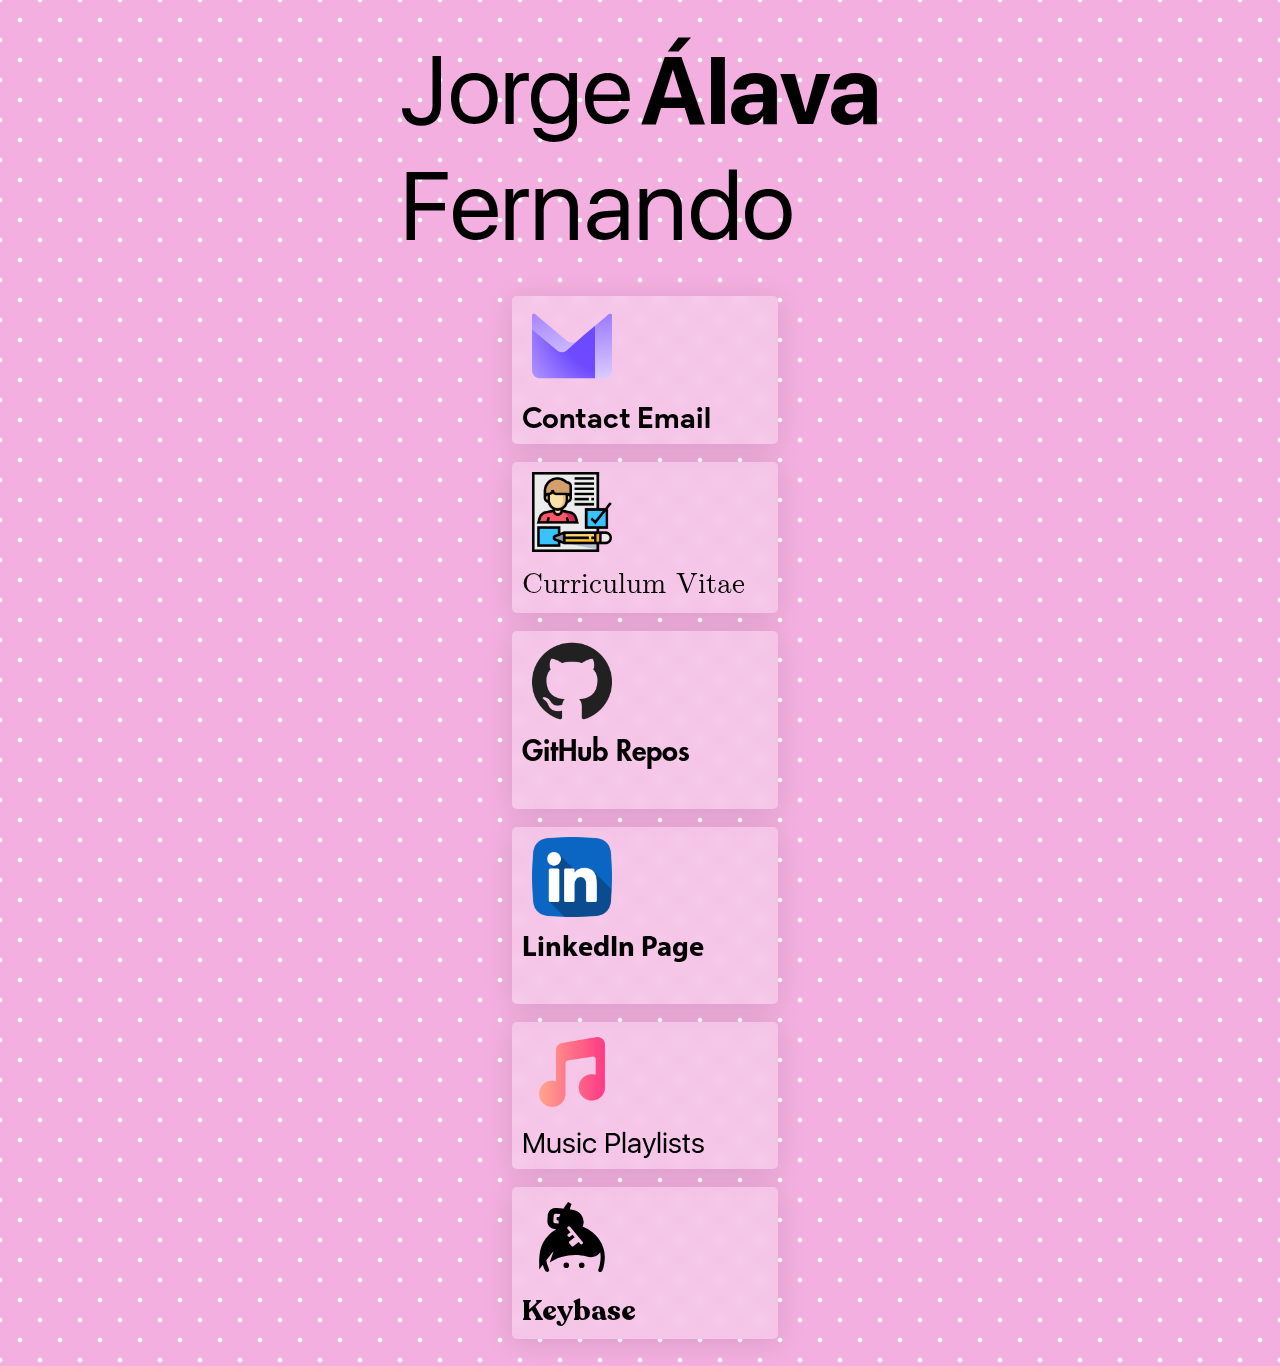
==== index.html @ a3c1cff6 "v0.2b" ====
<!DOCTYPE html>
<head>
    <!-- ~~~~ Meta ~~~~ -->
    <meta charset="utf-8">
    <meta name="color-scheme" content="light, dark">
    <meta name="viewport" content="width=device-width, initial-scale=1.0">
    <meta property="og:title" content="Link Hub - Jorge Fernando Álava" />
    <meta property="og:description" content="Jorge Fernando's Link hub" />
    <meta property="og:image" content="static/pfp/pfp1.jpg" />
    <meta property="og:url" content="https://jfalava.eu/" />
    <!-- Root -->
    <link rel="stylesheet" href="styles/root/fonts.css">
    <link rel="stylesheet" href="styles/root/typography.css">    
    <link rel="stylesheet" href="styles/root/polkadot.css">       
    <!-- Root -->
    <link rel="stylesheet" href="styles/animations/fade-in.css">
    <!-- Details -->
    <link rel="stylesheet" href="styles/details/cursor.css">
    <link rel="stylesheet" href="styles/details/images.css">
    <link rel="stylesheet" href="styles/details/gototop.css">   
    <link rel="stylesheet" href="styles/details/scale.css">   
    <!-- Box and Containers -->
    <link rel="stylesheet" href="styles/box/glassmorphism.css">
    <link rel="stylesheet" href="styles/box/decoration.css">
    <link rel="stylesheet" href="styles/box/padding.css">
    <link rel="stylesheet" href="styles/box/limits.css">   
    <link rel="stylesheet" href="styles/box/captcha.css">   
    <!-- Text -->
    <link rel="stylesheet" href="styles/nav-menu/ext-links.css">
    <link rel="stylesheet" href="styles/nav-menu/buttons-menu.css">   
    <!-- Positions -->
    <link rel="stylesheet" href="styles/pos/absolute-pos.css">
    <link rel="stylesheet" href="styles/pos/align.css">
    <link rel="stylesheet" href="styles/pos/x-margin.css">
    <link rel="stylesheet" href="styles/pos/y-margin.css">
    <!-- Text -->
    <link rel="stylesheet" href="styles/texts/fontsize.css">
    <link rel="stylesheet" href="styles/texts/fontcolor.css">
    <link rel="stylesheet" href="styles/texts/textdecoration.css">
    <title>Link Hub - Jorge Fernando Álava</title>
</head>
<body class="">
    <header>
    <!-- Big Name -->
    <div class="margin-top-10vh user-select-none cursor-default textalign-center">
            <div class="display-inlineblock transform-2x"> <!-- Name -->
                <div>
                    <span class="black-text sanfrancisco-regular fs-3em">Jorge</span>&nbsp;<span class="black-text sanfrancisco-bold fs-3em">Álava</span>
                </div>
                <div class="textalign-left">
                    <span class="black-text sanfrancisco-regular fs-3em">Fernando</span>
                </div>
            </div>
    </div>
    </header>
    <!-- Buttons -->
    <div class="margin-top-10vh margin-left-24dot7 margin-bottom-3vh" id="buttons-container">
        <!-- Row 1-->
        <div class="textalign-left margin-bottom-2vh">
            <div id="email-button" class="buttons-flex display-inlineblock main-menu-button glassbox-25 cursor-pointer borderradius-8px" onclick="toggleAuthorDetails()">
                <div class="display-inlineblock">
                    <img src="static/icons/protonmail.svg" class="buttons-main-icon">
                </div>
                <div class="textalign-center display-inlineblock verticalalign-35px">
                    <span class="productsans-bold fs-2dot5em black-text">Contact Email</span>
                </div>
            </div>
            <div id="cv-button" class="buttons-flex display-inlineblock main-menu-button glassbox-25 cursor-pointer borderradius-8px">
                <div class="display-inlineblock">
                    <img src="static/icons/curriculum.png" class="buttons-main-icon" title="Curriculum by Eucalyp - Flaticon.com">
                </div>
                <div class="textalign-center display-inlineblock verticalalign-35px">
                    <span class="latex-regular fs-2dot5em black-text">Curriculum Vitae</span>
                </div>
            </div>
        </div>
        <!-- Row 2 -->
        <div class="textalign-left margin-bottom-2vh">
            <div id="github-button" class="buttons-flex display-inlineblock main-menu-button glassbox-25 cursor-pointer borderradius-8px">
                <div class="display-inlineblock">
                    <img src="static/icons/github.png" class="img-inverter buttons-main-icon" title="GitHub by Pixel perfect - Flaticon.com">
                </div>
                <div class="textalign-center display-inlineblock">
                    <span class="futura-bold fs-2dot5em verticalalign-35px black-text">GitHub Repos</span>
                </div>
            </div>
            <div id="linkedin-button" class="buttons-flex display-inlineblock main-menu-button glassbox-25 cursor-pointer borderradius-8px">
                <div class="display-inlineblock">
                    <img src="static/icons/linkedin.png" class="buttons-main-icon" title="Linkedin by Rakib Hassan Rahim - Flaticon.com">
                </div>
                <div class="textalign-center display-inlineblock">
                    <span class="myriad-pro-bold fs-2dot5em verticalalign-35px black-text">LinkedIn Page</span>
                </div>
            </div>
        </div>
        <!-- Row 3 -->
        <div class="textalign-left">
            <div id="am-button" class="buttons-flex display-inlineblock main-menu-button glassbox-25 cursor-pointer borderradius-8px">
                <div class="display-inlineblock">
                    <img src="static/icons/am.png" class="buttons-main-icon" title="Music by Mayor Icons - Flaticon.com">
                </div>
                <div class="textalign-center display-inlineblock verticalalign-35px">
                    <span class="sanfrancisco-regular fs-2dot5em black-text">Music Playlists</span>
                </div>
            </div>
            <div id="keybase-button" class="buttons-flex display-inlineblock main-menu-button glassbox-25 cursor-pointer borderradius-8px">
                <div class="display-inlineblock">
                    <img src="static/icons/keybase.svg" class="img-inverter buttons-main-icon" title="Linkedin by Rakib Hassan Rahim - Flaticon.com">
                </div>
                <div class="textalign-center display-inlineblock verticalalign-35px">
                    <span class="keybase-serif fs-2dot5em black-text">Keybase</span>
                </div>
            </div>
        </div>
    </div>
     <!-- Email -->
     <div class="textalign-center fade-in-animation margin-top-10vh" id="email-container" style="display: none;"><!-- Email Container -->
       <!-- ~~~~ Captcha Widget ~~~~ -->
       <div class="captcha-widget glassbox-10-blur margin-left-22dot5percent margin-right-22dot5percent padding-20px borderradius-8px textalign-center" id="turnstile-container">
        <span class="fs-3em-special sanfrancisco-bold">Verifying your browser, please hold...</span>
        <br><br>
        <div id="turnstile-widget" class="turnstile-widget"></div>
        <br>
    </div>       
        <div class="captcha-box glassbox-10-blur margin-left-22dot5percent margin-right-22dot5percent padding-20px borderradius-8px" id="general-email" style="display: none;">
            <a id="email-content" href="mailto:contact@mail.jfalava.eu">
                <span class="latex-regular fs-3em-special">contact@mail.jfalava.eu</span>   
            </a>
            <img id="emailImage" src="static/icons/copy.png" width="20" height="20" class="cursor-pointer img-inverter" title="Click to Copy" style="vertical-align: 8px;">
        </div>
        <div class="cursor-pointer margin-top-1vh" id="email-back-button">
            <img src="static/icons/back.png" class="buttons-main-icon back-icon" title="Back by Pixel perfect - Flaticon.com">
        </div>
     </div>
    <footer></footer>
    </body>
    <!-- Scripts -->
    <script src="static/scripts/polkadot.js"></script>
    <script src="static/scripts/turnstile/turnstile-contactinfo.js"></script>
    <script src="static/scripts/interactions/copy-email-string.js"></script>
    <script src="static/scripts/interactions/button-links.js"></script>
    <script src="static/scripts/interactions/email-buttons.js"></script>       
    <script src="https://challenges.cloudflare.com/turnstile/v0/api.js?onload=onloadTurnstileCallback" async defer></script>
</html>
---- styles/root/fonts.css ----
@font-face {
    font-family: 'sanfrancisco-regular';
    src: url('../../static/fonts/sanfrancisco-regular.otf') format('opentype'),
    url('https://s3.jfalava.eu/static/fonts/sanfrancisco-regular.otf') format('opentype');
  }
  @font-face {
    font-family: 'sanfrancisco-rounded';
    src: url('../../static/fonts/sanfrancisco-rounded.ttf') format('truetype'),
    url('https://s3.jfalava.eu/static/fonts/sanfrancisco-rounded.ttf') format('truetype');
  }
  @font-face {
    font-family: 'sanfrancisco-bold';
    src: url('../../static/fonts/sanfrancisco-bold.ttf') format('truetype'),
    url('https://s3.jfalava.eu/static/fonts/sanfrancisco-bold.ttf') format('truetype');
  }
  @font-face {
    font-family: 'sanfrancisco-light';
    src: url('../../static/fonts/sanfrancisco-light.otf') format('opentype'),
    url('https://s3.jfalava.eu/static/fonts/sanfrancisco-light.otf') format('opentype');
  }
  @font-face {
    font-family: 'productsans-light';
    src: url('../../static/fonts/productsanslight.ttf') format('truetype'),
    url('https://s3.jfalava.eu/static/fonts/productsanslight.ttf') format('truetype');
  }
  @font-face {
    font-family: 'productsans-regular';
    src: url('../../static/fonts/product-sans-regular.ttf') format('truetype'),
         url('https://s3.jfalava.eu/static/fonts/product-sans-regular.ttf') format('truetype');
  }
  @font-face {
    font-family: 'productsans-bold';
    src: url('../../static/fonts/product-sans-bold.ttf') format('truetype'),
         url('https://s3.jfalava.eu/static/fonts/product-sans-bold.ttf') format('truetype');
  }
  @font-face {
    font-family: 'productsans-italic';
    src: url('../../static/fonts/product-sans-italic.ttf') format('truetype'),
         url('https://s3.jfalava.eu/static/fonts/product-sans-italic.ttf') format('truetype');
  }
  @font-face {
    font-family: 'productsans-italic-bold';
    src: url('../../static/fonts/product-sans-bold-italic.ttf') format('truetype'),
         url('https://s3.jfalava.eu/static/fonts/product-sans-bold-italic.ttf') format('truetype');
  }
  @font-face {
    font-family: 'chirp';
    src: url('../../static/fonts/chirp.woff') format('woff'),
    url('https://s3.jfalava.eu/static/fonts/chirp.woff') format('woff');
  }
  @font-face {
    font-family: 'latex-italic-bold';
    src: url('../../static/fonts/latex-italic-bold.ttf') format('truetype'),
    url('https://s3.jfalava.eu/static/fonts/latex-italic-bold.ttf') format('truetype');
  }
  @font-face {
    font-family: 'latex-italic-slim';
    src: url('../../static/fonts/latex-italic-slim.ttf') format('truetype'),
    url('https://s3.jfalava.eu/static/fonts/latex-italic-slim.ttf') format('truetype');
  }
  @font-face {
    font-family: 'latex-italic';
    src: url('../../static/fonts/latex-italic.ttf') format('truetype'),
    url('https://s3.jfalava.eu/static/fonts/latex-italic.ttf') format('truetype');
  }
  @font-face {
    font-family: 'latex-regular';
    src: url('../../static/fonts/latex-regular.ttf') format('truetype'),
    url('https://s3.jfalava.eu/static/fonts/latex-regular.ttf') format('truetype');
  }
  @font-face {
    font-family: 'cascadia';
    src: url('../../static/fonts/cascadia.otf') format('opentype'),
    url('https://s3.jfalava.eu/static/fonts/cascadia.otf') format('opentype');
  }
  @font-face {
    font-family: 'unisans-heavy';
    src: url('../../static/fonts/unisans-heavy.ttf') format('truetype'),
         url('https://s3.jfalava.eu/static/fonts/unisans.ttf') format('truetype');
  }
  @font-face {
    font-family: 'hiragino-maru-gothic-pro';
    src: url('../../static/fonts/hiragino-maru-gothic-pro.otf') format('opentype'),
         url('https://s3.jfalava.eu/static/fonts/hiragino-maru-gothic-pro.otf') format('opentype');
  }

  @font-face {
    font-family: 'newyork-regular';
    src: url('../../static/fonts/newyork-regular.otf') format('opentype'),
         url('https://s3.jfalava.eu/static/fonts/newyork-regular.otf') format('opentype');
  }

  @font-face {
    font-family: 'gilroy-bold';
    src: url('../../static/fonts/gilroy-bold.otf') format('opentype'),
         url('https://s3.jfalava.eu/static/fonts/gilroy-bold.otf') format('opentype');
  }

  @font-face {
    font-family: 'futura-bold';
    src: url('../../static/fonts/futura-bold.otf') format('opentype'),
         url('https://s3.jfalava.eu/static/fonts/futura-bold.otf') format('opentype');
  }

  @font-face {
    font-family: 'myriad-pro-bold';
    src: url('../../static/fonts/myriad-pro-bold.ttf') format('truetype'),
         url('https://s3.jfalava.eu/static/fonts/myriad-pro-bold.ttf') format('truetype');
  }

  @font-face {
    font-family: 'keybase-serif';
    src: url('../../static/fonts/keybase.woff') format('woff'),
         url('https://s3.jfalava.eu/static/fonts/keybase.woff') format('woff');
  }
---- styles/root/typography.css ----
.cascadia{
    font-family: 'cascadia', Consolas, monospaced;
}

.chirp{
    font-family: 'chirp', sans-serif;
}

.finalf{
    font-family: 'finalf', serif;
}

.latex-regular{
    font-family: 'latex-regular', serif;
}

.latex-italic{
    font-family: 'latex-italic', serif;
}

.latex-italic-bold{
    font-family: 'latex-italic-bold', serif;
}

.latex-italic-slim{
    font-family: 'latex-italic-slim', serif;
}

.notosans{
    font-family: 'notosans', sans-serif;
}

.productsans-bold{
    font-family: 'productsans-bold', sans-serif;
}

.productsans-bold-italic{
    font-family: 'productsans-bold-italic', sans-serif;
}

.productsans-italic{
    font-family: 'productsans-italic', sans-serif;
}

.productsans-regular{
    font-family: 'productsans-regular', sans-serif;
}

.productsans-light{
    font-family: 'productsans-light', sans-serif;
}

.sanfrancisco-regular{
    font-family: 'sanfrancisco-regular', sans-serif;
}

.sanfrancisco-rounded{
    font-family: 'sanfrancisco-rounded', sans-serif;
}

.sanfrancisco-bold{
    font-family: 'sanfrancisco-bold', sans-serif;
}

.sanfrancisco-light{
    font-family: 'sanfrancisco-light', sans-serif;
}

.unisans-heavy{
    font-family: 'unisans-heavy', sans-serif;
}

.hiragino-maru-gothic-pro{
    font-family: 'hiragino-maru-gothic-pro', sans-serif;
}

.newyork-regular{
    font-family: 'newyork-regular', serif;
}
 
.gilroy-bold{
    font-family: 'gilroy-bold', serif;
}

.futura-bold{
    font-family: 'futura-bold', serif;
}

.myriad-pro-bold{
    font-family: 'myriad-pro-bold', serif;
}

.keybase-serif{
    font-family: 'keybase-serif', serif;
}
---- styles/root/polkadot.css ----
body {
  margin: 0;
  padding: 0;
  height: 100%;
  width: 100%;
}

@media (prefers-color-scheme: dark) {
    body{
      background-image: radial-gradient(rgb(94, 94, 94) 6%, transparent 10%),
            radial-gradient(rgb(94, 94, 94) 6%, transparent 10%);
      background-size:40px 40px;
      background-position: 0 0, 60px 60px;
      animation-name: backgroundmovement;
      animation-duration: 3s;
      animation-iteration-count: infinite;
      animation-timing-function: linear;
      opacity: 1;
      transition: opacity .5s ease-in-out;
     }
  }
  
  @media (prefers-color-scheme: light) {
    body{
      background-image: radial-gradient(white 6%, transparent 10%),
            radial-gradient(white 6%, transparent 10%);
      background-size:40px 40px;
      background-position: 0 0, 60px 60px;
      animation-name: backgroundmovement;
      animation-duration: 3s;
      animation-iteration-count: infinite;
      animation-timing-function: linear;
      opacity: 1;
      transition: opacity .5s ease-in-out;
     }
  }

  @keyframes backgroundmovement {
    0% {
  background-position: 0px 0px, 60px 60px;
       }
   100% {
  background-position: 60px 60px, 120px 120px;
  }
}
---- styles/animations/fade-in.css ----
.fade-in-animation * {
  animation: fade-in 0.6s ease-in-out;
}
  
@keyframes fade-in {
  0% { opacity: 0; }
  100% { opacity: 1; }
 }
---- styles/details/cursor.css ----
.cursor-help{
    cursor: help;
}

.cursor-pointer{
    cursor: pointer;
}

.cursor-default{
    cursor: default;
}

.cursor-forbidden{
    cursor: not-allowed;
}

.cursor-help{
    cursor: help;
}

.user-select-none{
    user-select: none;
}
---- styles/details/images.css ----
@media (prefers-color-scheme: light) {
    .img-inverter{
        filter:invert(0)
    }
}

@media (prefers-color-scheme: dark) {
    .img-inverter{
        filter:invert(1)
    }
}

.buttons-main-icon{
    width: 100px;
    height: 100px;
    transform: scale(0.8);
}

@media (max-width: 812px) {
    .buttons-main-icon{
        width: 40px;
        height: 40px;
    }
}

.back-icon{
    transition: transform ease 0.3s;
}

.back-icon:hover {
    transform: scale(0.9);
    z-index: 1;
  }
  
.back-icon:not(:hover) {
  transform: scale(1);
}
---- styles/details/gototop.css ----
.gototop-container{
    position: fixed;
    bottom: 0;
    right: 0;
    margin-bottom: 35vh;
    border-radius: 5px 0 0 5px;
}
---- styles/details/scale.css ----
.transform-2x{
    transform: scale(2);
}
.transform-2dot5x{
    transform: scale(2.5);
}
---- styles/box/glassmorphism.css ----
/* Glassmorphism, from https://css.glass */

@media (prefers-color-scheme: dark) {
    .glassbox-10-blur{
        background: rgba(48, 48, 48, 0.06);
        box-shadow: 0 4px 30px rgba(0, 0, 0, 0.1);
        backdrop-filter: blur(12px);
        -webkit-backdrop-filter: blur(12px);
    }
    
    .glasbox-10{
        background: rgba(42, 42, 42, 0.08);
        box-shadow: 0 4px 30px rgba(0, 0, 0, 0.1);
        backdrop-filter: blur(5.2px);
        -webkit-backdrop-filter: blur(5.2px);
    }
    
    .glassbox-25{
        background: rgba(136, 136, 136, 0.28);
        box-shadow: 0 4px 30px rgba(0, 0, 0, 0.1);
        backdrop-filter: blur(7.1px);
        -webkit-backdrop-filter: blur(7.1px);
    }
    
    .glasbox-50{
        background: rgba(62, 62, 62, 0.45);
        box-shadow: 0 4px 30px rgba(0, 0, 0, 0.1);
        backdrop-filter: blur(8.1px);
        -webkit-backdrop-filter: blur(8.1px);
    }
}

@media (prefers-color-scheme: light) {
    .glassbox-10-blur{
        background: rgba(255, 255, 255, 0.06);
        box-shadow: 0 4px 30px rgba(0, 0, 0, 0.1);
        backdrop-filter: blur(12px);
        -webkit-backdrop-filter: blur(12px);
    }
    
    .glasbox-10{
        background: rgba(255, 255, 255, 0.08);
        box-shadow: 0 4px 30px rgba(0, 0, 0, 0.1);
        backdrop-filter: blur(5.2px);
        -webkit-backdrop-filter: blur(5.2px);
    }
    
    .glassbox-25{
        background: rgba(255, 255, 255, 0.28);
        box-shadow: 0 4px 30px rgba(0, 0, 0, 0.1);
        backdrop-filter: blur(7.1px);
        -webkit-backdrop-filter: blur(7.1px);
    }
    
    .glasbox-50{
        background: rgba(255, 255, 255, 0.45);
        box-shadow: 0 4px 30px rgba(0, 0, 0, 0.1);
        backdrop-filter: blur(8.1px);
        -webkit-backdrop-filter: blur(8.1px);
    }
}
---- styles/box/decoration.css ----
@media (prefers-color-scheme: dark) {
    .div-underline{
        border-bottom: 1px solid white;
    }
    .div-left-border{
        border-left: 1px solid white;  
    }
    @media (max-width: 812px) {
        .mobile-underline{
            border-bottom: 1px solid white;
        }
    }
}

@media (prefers-color-scheme: light) {
    .div-underline{
        border-bottom: 1px solid black;
    }
    .div-left-border{
        border-left: 1px solid black;  
    }
    @media (max-width: 812px) {
        .mobile-underline{
            border-bottom: 1px solid black;
        }
    }
}

.borderradius-5px{
    border-radius: 5px;
}

.borderradius-8px{
    border-radius: 5px;
}

.borderradius-13px{
    border-radius: 5px;
}

.borderradius-16px{
    border-radius: 5px;
}
---- styles/box/padding.css ----
.padding-4px{
    padding: 5px;
}

.padding-20px{
    padding: 20px;
}

.padding-top-5px{
    padding-top: 5px;
}

.padding-bottom-5px{
    padding-bottom: 5px;
}

.padding-bottom-10px{
    padding-bottom: 10px;
}
---- styles/box/limits.css ----
.max-width-1805px{
    max-width: 1805px;
}

.cv-content-width{
    width: 1350px;
}

.skill-margin-left{
    margin-left: 130px;
}

.width-50percent{
    width: 50%;
}

.width-75percent{
    width: 75%;
}

@media (max-width: 812px) {
    .width-75percent{
        width: 95%;
    }
}

.width-85percent{
    width: 85%;
}

@media (max-width: 812px) {
    .width-85percent{
        width: 100%;
    }
}

.width-90percent{
    width: 90%;
}
---- styles/box/captcha.css ----
.captcha-widget{
    margin-right: 22.5%;
    margin-left: 22.5%;
}

@media (max-width: 812px) {
    .captcha-widget{
        margin-right: 2.5%;
        margin-left: 2.5%;
    }
}
---- styles/nav-menu/ext-links.css ----
.link-box{
    position: absolute;
    top: 0;
    right: 0;
    margin-right: 10%;
    margin-top: 2%;
    padding: 10px;
    transition: transform ease 0.5s;
}
.link-icon{
    width: 40px;
    height: 40px;
}

.link-icon:hover {
    transform: scale(1.1);
    z-index: 1;
  }
  
  .link-icon:not(:hover) {
    transform: scale(0.9);
  }
@media (max-width: 812px) {
    .link-box{
        position: absolute;
        top: 0;
        right: 0;
        margin-right: 5%;
        margin-top: 2%;
    }
    .link-icon{
        width: 25px;
        height: 25px;
    }
}
---- styles/nav-menu/buttons-menu.css ----
.main-menu-button{
    transition: transform ease 0.3s;
    padding-left: 10px;
    padding-right: 10px;
}

@media (max-width: 1366px) {
  .main-menu-button{
    width: 100%;
    margin-top: 2vh;
    margin-bottom: 2vh;
    padding-bottom: 1vh;
  }
}

.main-menu-button{
  width: 32%;
}

.main-menu-button:hover {
    transform: scale(0.9);
    z-index: 1;
  }
  
.main-menu-button:not(:hover) {
  transform: scale(1);
}
---- styles/pos/absolute-pos.css ----
.top-0{
    top: 0;
}

.left-0{
    left: 0;
}

.right-0{
    right: 0;
}
---- styles/pos/align.css ----
.display-inlineblock{
    display: inline-block;
}

@media (max-width: 1366px) {
    .buttons-flex {
        display: flex;
        align-items: flex-start;
        flex-direction: column;
    }
}

.display-inline{
    display: inline;
}

.display-flex{
    display: flex;
}

.display-table{
    display: table;
}

.flexwrap-wrap{
    flex-wrap: nowrap;
}

.textalign-center{
    text-align: center;
}

.textalign-left{
    text-align: left;
}

.textalign-right{
    text-align: right;
}

.textalign-justify{
    text-align: justify;
}

.textalign-justify{
    text-align: justify;
}

.text-justify-distribute{
    text-justify: distribute;
}

.justify-items-center{
    justify-items: center;
}

.justify-content-center{
    justify-content: center;
}

.justify-content-spacebetween{
    justify-content: space-between;
}

.align-items-center{
    align-items: center;
}
---- styles/pos/x-margin.css ----
.margin-left-3percent{
    margin-left: 3%;
}

.margin-left-15percent{
    margin-left: 15%;
}

.margin-left-22dot5percent{
    margin-left: 22.5%;
}

.margin-left-24dot5{
    margin-left: 24.5%;  
}

.margin-left-24dot7{
    margin-left: 24.7%;  
}   

@media (max-width: 1366px) {
    .margin-left-24dot7{
        margin-left: 40%;  
    }  
  }

.margin-left-25percent{
    margin-left: 25%;  
}

.margin-left-25dot5{
    margin-left: 25.5%;  
}

.margin-left-26dot5{
    margin-left: 26.5%;  
}


.margin-left-33percent{
    margin-left: 33%;
}


/**/

.margin-right-3percent{
    margin-right: 3%;
}

.margin-right-15percent{
    margin-right: 15%;
}
.margin-right-22dot5percent{
    margin-right: 22.5%;
}

.margin-right-33percent{
    margin-right: 33%;
}

.margin-right-75percent{
    margin-right: 75%;
}
---- styles/pos/y-margin.css ----
.margin-top-1vh{
    margin-top: 1vh;
}

.margin-top-2vh{
    margin-top: 2vh;
}

.margin-top-3vh{
    margin-top: 3vh;
}

.margin-top-10vh{
    margin-top: 10vh;
}


.margin-top-25vh{
    margin-top: 25vh;
}

.margin-top-35vh{
    margin-top: 35vh;
}

.margin-top-37dot5vh{
    margin-top: 37.5vh;
}

.margin-top-50vh{
    margin-top: 50vh;
}

.margin-top-5px{
    margin-top: 5px;
}
/**/

.margin-bottom-1vh{
    margin-bottom: 1vh;
}

.margin-bottom-2vh{
    margin-bottom: 2vh;
}

.margin-bottom-3vh{
    margin-bottom: 3vh;
}

.margin-bottom-50vh{
    margin-bottom: 50vh;
}

/**/

.verticalalign-25px{
    vertical-align: 25px;
}

.verticalalign-35px{
    vertical-align: 35px;
}

.verticalalign-40px{
    vertical-align: 40px;
}

.verticalalign-minus1vh{
    vertical-align: -1vh;
}

.verticalalign-top{
    vertical-align: top;
}

.verticalalign-middle{
    vertical-align: middle;
}
---- styles/texts/fontsize.css ----
.fs-dot5em{
    font-size: 0.5em;
}
.fs-dot8em{
    font-size: 0.8em;
}
.fs-1em{
    font-size: 1em;
}

.fs-1dot25em{
    font-size: 1.25em;
}
.fs-1dot5em{
    font-size: 1.5em;
}

.fs-2em{
    font-size: 2em;
}
.fs-2dot5em{
    font-size: 2.5em;
}

.fs-2dot5em{
    font-size: 2.5em;
}

@media (max-width: 1705px) {
    .fs-2dot5em{
        font-size: 1.8em;
    }
} 

.fs-3em{
    font-size: 3em;
}

@media (max-width: 563px) {
    .fs-3em{
        font-size: 2em;
    }
} 

.fs-3dot5em{
    font-size: 3.5em;
}

.fs-3em-special{
    font-size: 3em;
}

/**/
@media (max-width: 1061px) {
    .fs-3em-special{
        font-size: 1.8em;
    }
} 

@media (max-width: 618px) {
    .fs-3em-special{
        font-size: 1.3em;
    }
}
---- styles/texts/fontcolor.css ----
a span {
    color: rgb(24, 124, 255) !important;
}

a {
    text-decoration: none;
}

a span:hover{
    color: rgb(24, 124, 255);
    text-decoration: underline;
}
@media (prefers-color-scheme: light) {
    .black-text{
        color: black;
      }   
  }
  @media (prefers-color-scheme: dark) {
    .black-text{
        color: white;
      }    
  }
---- styles/texts/textdecoration.css ----
.textdecoration-underline{
    text-decoration: underline;
}
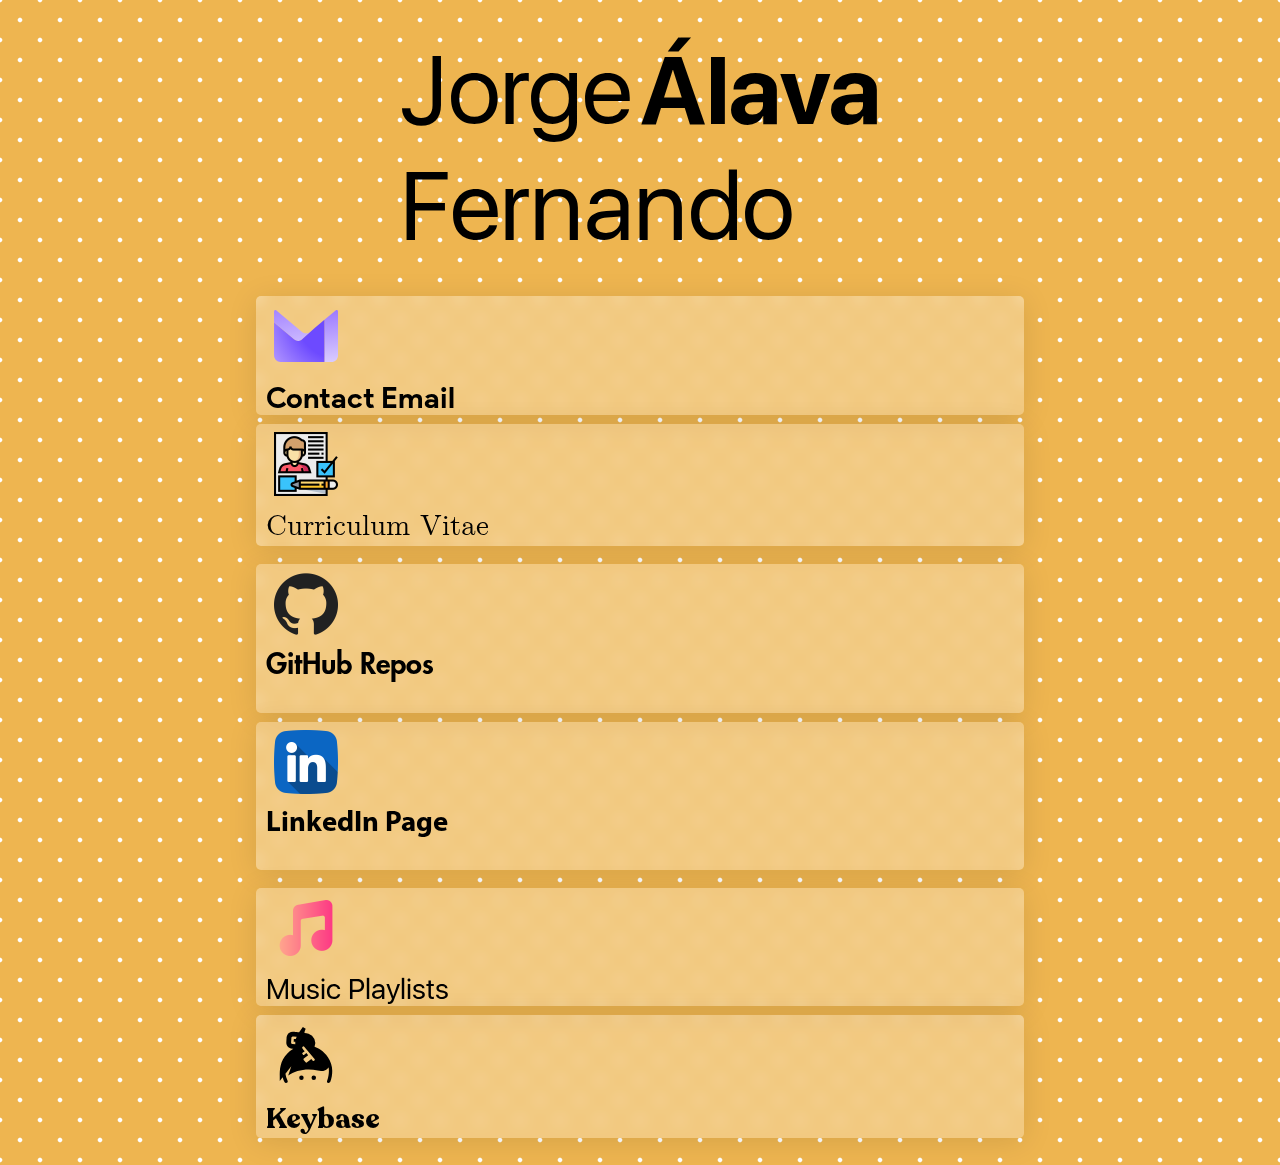
==== commit 8934505a: "v0.3" ====
--- a/index.html
+++ b/index.html
@@ -56,7 +56,7 @@
     <!-- Buttons -->
     <div class="margin-top-10vh margin-left-24dot7 margin-bottom-3vh" id="buttons-container">
         <!-- Row 1-->
-        <div class="textalign-left margin-bottom-2vh">
+        <div class="textalign-left margin-bottom-2vh margin-top-2vh">
             <div id="email-button" class="buttons-flex display-inlineblock main-menu-button glassbox-25 cursor-pointer borderradius-8px" onclick="toggleAuthorDetails()">
                 <div class="display-inlineblock">
                     <img src="static/icons/protonmail.svg" class="buttons-main-icon">
@@ -69,7 +69,7 @@
                 <div class="display-inlineblock">
                     <img src="static/icons/curriculum.png" class="buttons-main-icon" title="Curriculum by Eucalyp - Flaticon.com">
                 </div>
-                <div class="textalign-center display-inlineblock verticalalign-35px">
+                <div class="textalign-left   display-inlineblock verticalalign-35px">
                     <span class="latex-regular fs-2dot5em black-text">Curriculum Vitae</span>
                 </div>
             </div>
--- a/styles/details/images.css
+++ b/styles/details/images.css
@@ -14,6 +14,13 @@
     width: 100px;
     height: 100px;
     transform: scale(0.8);
+}
+
+@media (max-width: 1366px) {
+    .buttons-main-icon{
+        width: 80px;
+        height: 80px;
+    }
 }
 
 @media (max-width: 812px) {
--- a/styles/nav-menu/buttons-menu.css
+++ b/styles/nav-menu/buttons-menu.css
@@ -4,17 +4,16 @@
     padding-right: 10px;
 }
 
-@media (max-width: 1366px) {
-  .main-menu-button{
-    width: 100%;
-    margin-top: 2vh;
-    margin-bottom: 2vh;
-    padding-bottom: 1vh;
-  }
+.main-menu-button{
+  width: 32%;
 }
 
+@media (max-width: 1280px) {
 .main-menu-button{
-  width: 32%;
+  margin-top: 1vh;
+  margin-bottom: 1vh;
+  width: auto;
+  }
 }
 
 .main-menu-button:hover {
--- a/styles/pos/align.css
+++ b/styles/pos/align.css
@@ -2,7 +2,7 @@
     display: inline-block;
 }
 
-@media (max-width: 1366px) {
+@media (max-width: 1280px) {
     .buttons-flex {
         display: flex;
         align-items: flex-start;
--- a/styles/pos/x-margin.css
+++ b/styles/pos/x-margin.css
@@ -18,9 +18,17 @@
     margin-left: 24.7%;  
 }   
 
-@media (max-width: 1366px) {
+@media (max-width: 723px) {
     .margin-left-24dot7{
-        margin-left: 40%;  
+        margin-left: 5%; 
+        margin-right:5%; 
+    }  
+  }
+
+@media (max-width: 1280px) {
+    .margin-left-24dot7{
+        margin-left: 20%; 
+        margin-right:20%; 
     }  
   }
 
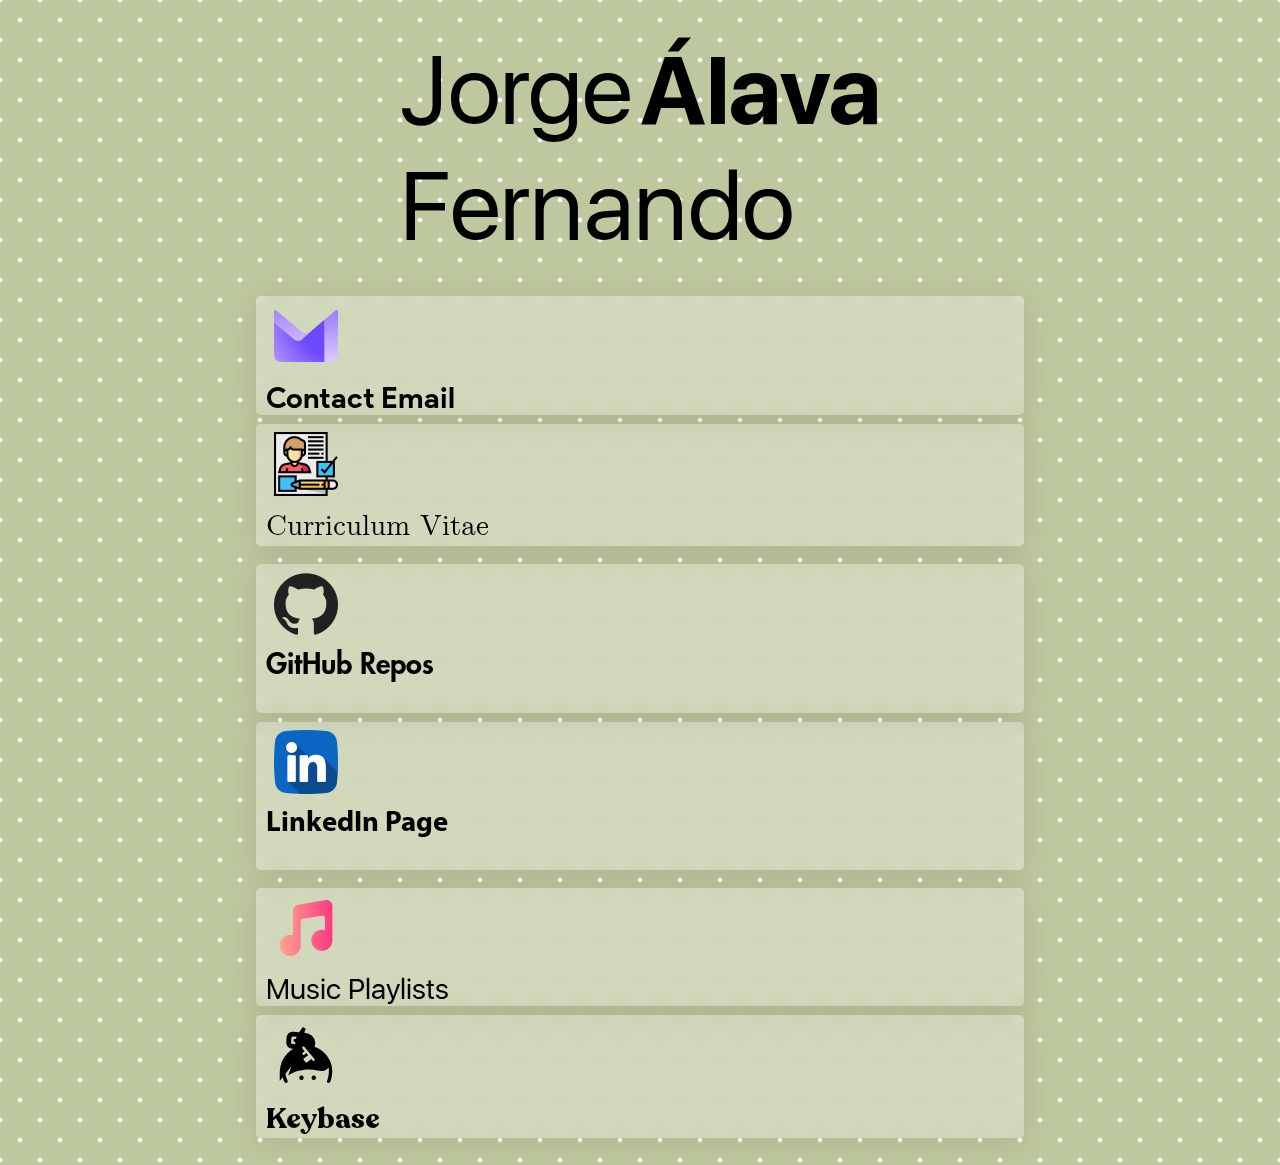
==== commit ade9cd06: "v0.3a" ====
--- a/index.html
+++ b/index.html
@@ -116,13 +116,13 @@
      <!-- Email -->
      <div class="textalign-center fade-in-animation margin-top-10vh" id="email-container" style="display: none;"><!-- Email Container -->
        <!-- ~~~~ Captcha Widget ~~~~ -->
-       <div class="captcha-widget glassbox-10-blur margin-left-22dot5percent margin-right-22dot5percent padding-20px borderradius-8px textalign-center" id="turnstile-container">
+       <div class="captcha-widget glassbox-10-blur  padding-20px borderradius-8px textalign-center" id="turnstile-container">
         <span class="fs-3em-special sanfrancisco-bold">Verifying your browser, please hold...</span>
         <br><br>
         <div id="turnstile-widget" class="turnstile-widget"></div>
         <br>
     </div>       
-        <div class="captcha-box glassbox-10-blur margin-left-22dot5percent margin-right-22dot5percent padding-20px borderradius-8px" id="general-email" style="display: none;">
+        <div class="captcha-box glassbox-10-blur  padding-20px borderradius-8px" id="general-email" style="display: none;">
             <a id="email-content" href="mailto:contact@mail.jfalava.eu">
                 <span class="latex-regular fs-3em-special">contact@mail.jfalava.eu</span>   
             </a>
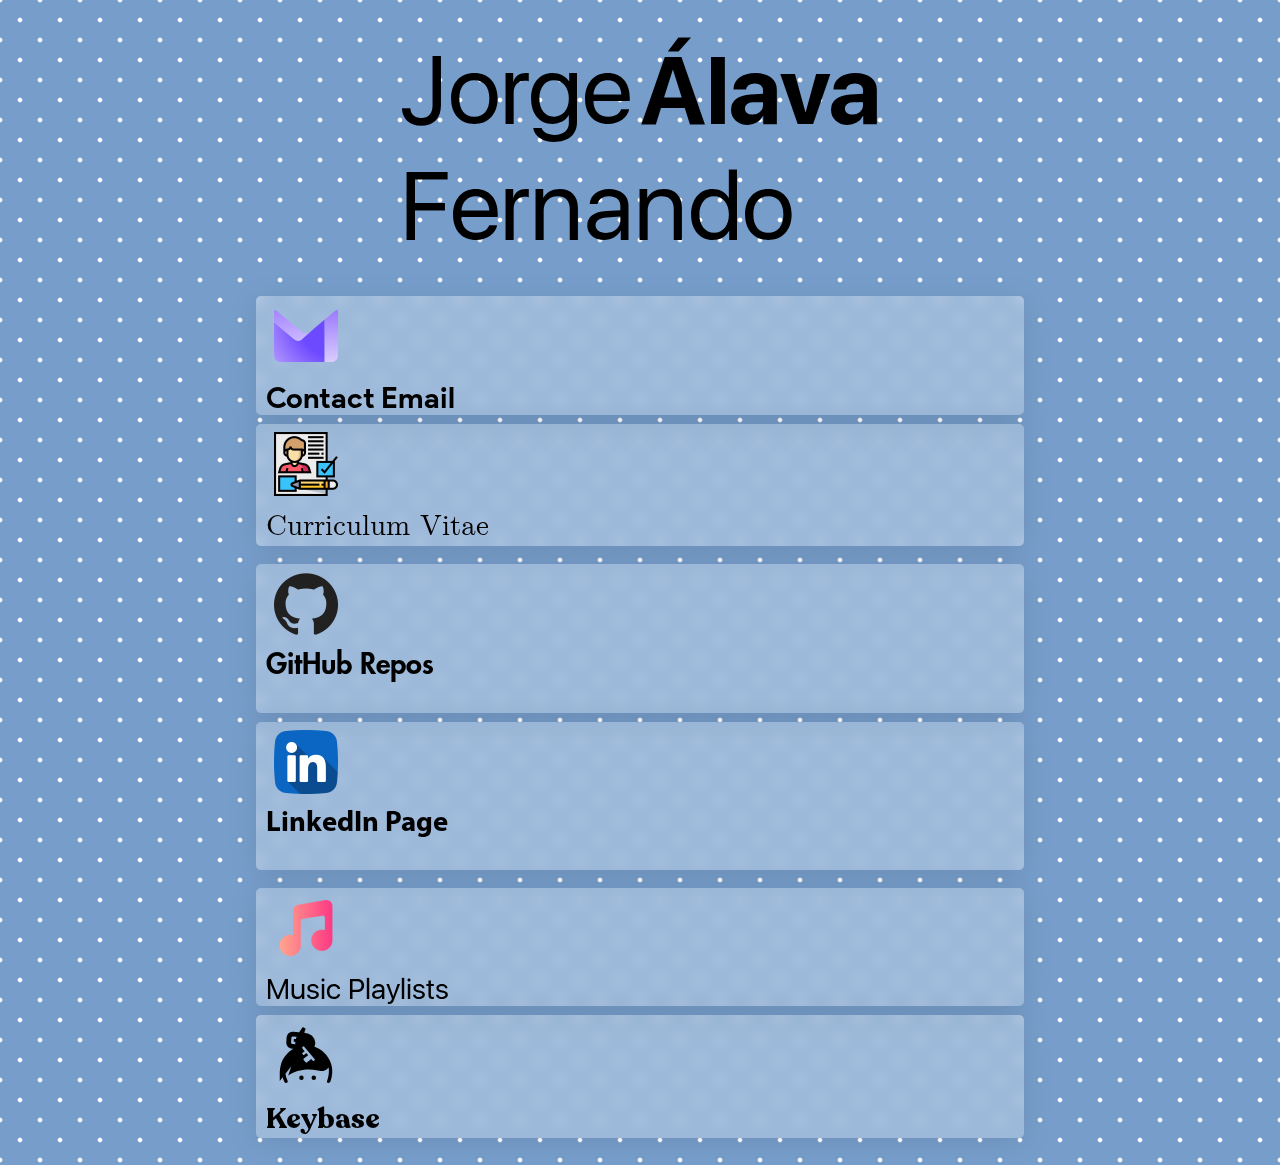
==== commit 88b93ba6: "v0.3b" ====
--- a/index.html
+++ b/index.html
@@ -5,7 +5,7 @@
     <meta name="color-scheme" content="light, dark">
     <meta name="viewport" content="width=device-width, initial-scale=1.0">
     <meta property="og:title" content="Link Hub - Jorge Fernando Álava" />
-    <meta property="og:description" content="Jorge Fernando's Link hub" />
+    <meta property="og:description" content="Jorge Fernando's Link Hub" />
     <meta property="og:image" content="static/pfp/pfp1.jpg" />
     <meta property="og:url" content="https://jfalava.eu/" />
     <!-- Root -->
@@ -57,7 +57,7 @@
     <div class="margin-top-10vh margin-left-24dot7 margin-bottom-3vh" id="buttons-container">
         <!-- Row 1-->
         <div class="textalign-left margin-bottom-2vh margin-top-2vh">
-            <div id="email-button" class="buttons-flex display-inlineblock main-menu-button glassbox-25 cursor-pointer borderradius-8px" onclick="toggleAuthorDetails()">
+            <div id="email-button" class="buttons-flex display-inlineblock main-menu-button glassbox-25 cursor-pointer borderradius-8px hover-decoration" onclick="toggleAuthorDetails()">
                 <div class="display-inlineblock">
                     <img src="static/icons/protonmail.svg" class="buttons-main-icon">
                 </div>
@@ -122,7 +122,7 @@
         <div id="turnstile-widget" class="turnstile-widget"></div>
         <br>
     </div>       
-        <div class="captcha-box glassbox-10-blur  padding-20px borderradius-8px" id="general-email" style="display: none;">
+        <div class="captcha-box glassbox-10-blur margin-top-10vh padding-20px borderradius-8px" id="general-email" style="display: none;">
             <a id="email-content" href="mailto:contact@mail.jfalava.eu">
                 <span class="latex-regular fs-3em-special">contact@mail.jfalava.eu</span>   
             </a>
--- a/styles/nav-menu/buttons-menu.css
+++ b/styles/nav-menu/buttons-menu.css
@@ -20,6 +20,9 @@
     transform: scale(0.9);
     z-index: 1;
   }
+.main-menu-button:hover span {
+  color: rgb(24, 124, 255);
+  }
   
 .main-menu-button:not(:hover) {
   transform: scale(1);
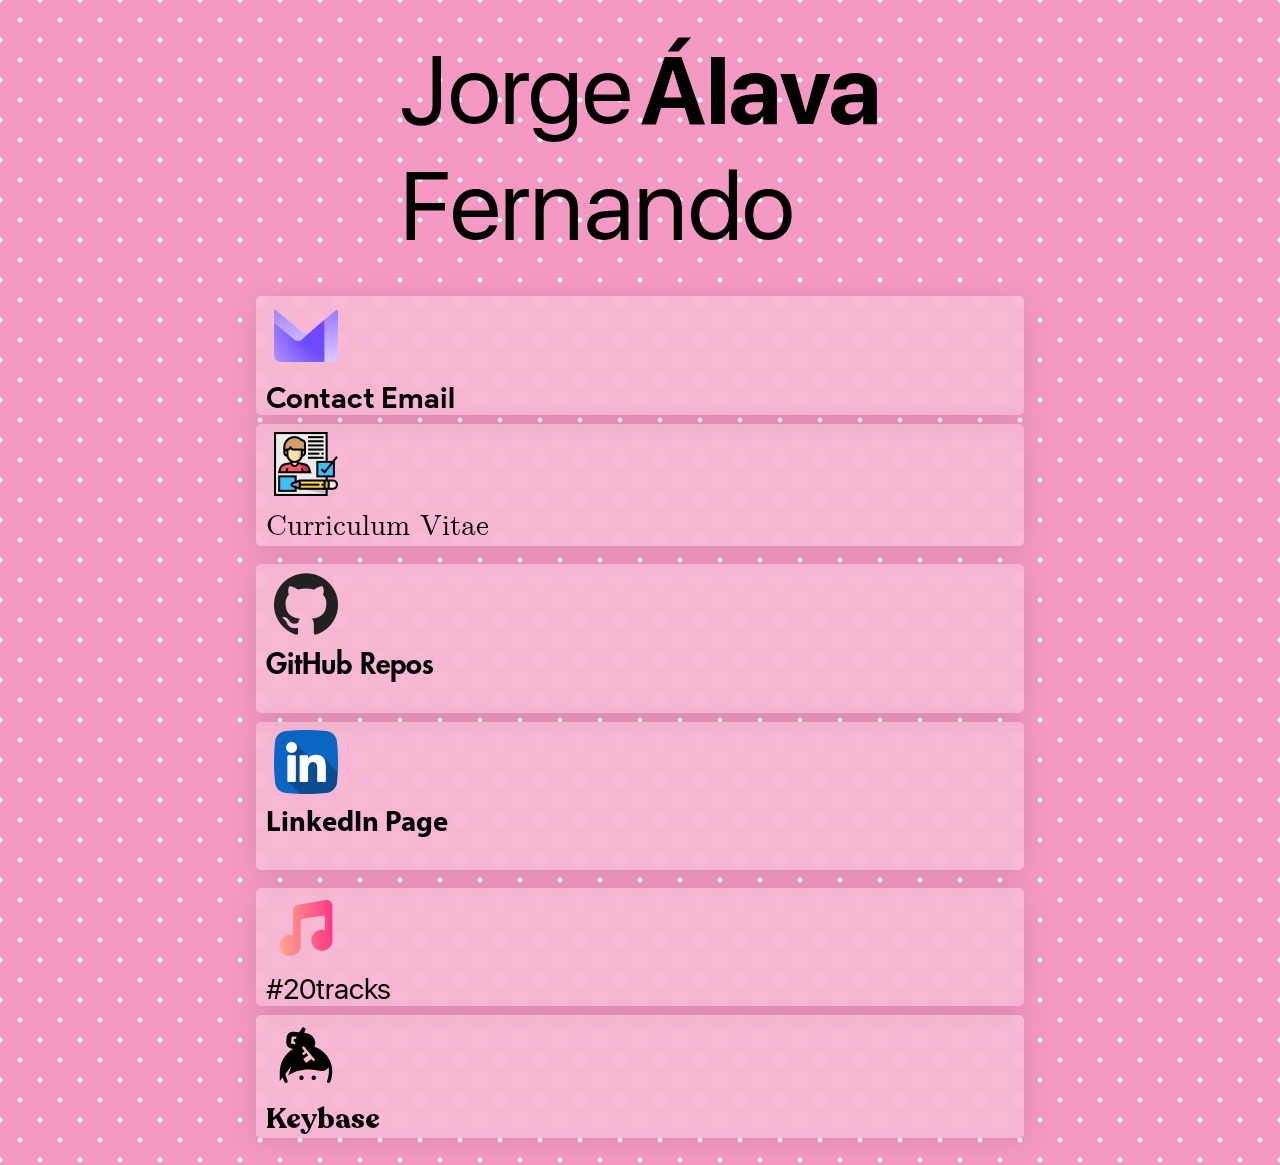
==== commit 52bd2951: "v0.3c" ====
--- a/index.html
+++ b/index.html
@@ -100,7 +100,7 @@
                     <img src="static/icons/am.png" class="buttons-main-icon" title="Music by Mayor Icons - Flaticon.com">
                 </div>
                 <div class="textalign-center display-inlineblock verticalalign-35px">
-                    <span class="sanfrancisco-regular fs-2dot5em black-text">Music Playlists</span>
+                    <span class="sanfrancisco-regular fs-2dot5em black-text">#20tracks</span>
                 </div>
             </div>
             <div id="keybase-button" class="buttons-flex display-inlineblock main-menu-button glassbox-25 cursor-pointer borderradius-8px">
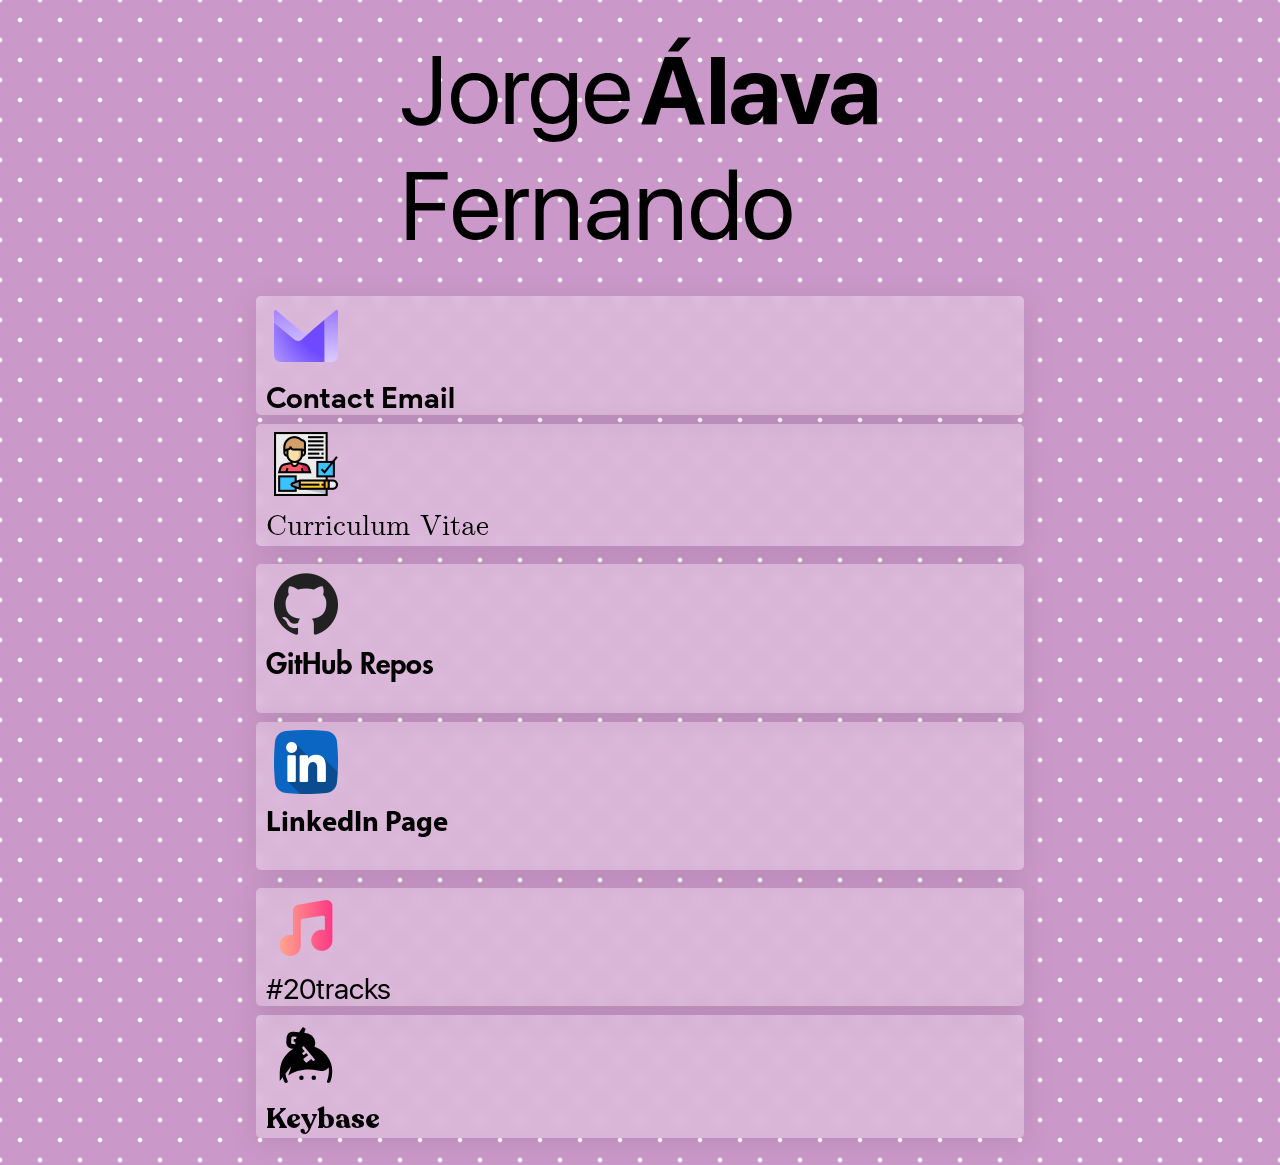
==== commit 6b6568d6: "v0.4" ====
--- a/index.html
+++ b/index.html
@@ -116,13 +116,13 @@
      <!-- Email -->
      <div class="textalign-center fade-in-animation margin-top-10vh" id="email-container" style="display: none;"><!-- Email Container -->
        <!-- ~~~~ Captcha Widget ~~~~ -->
-       <div class="captcha-widget glassbox-10-blur  padding-20px borderradius-8px textalign-center" id="turnstile-container">
+       <div class="captcha-widget glassbox-10-blur padding-20px borderradius-8px textalign-center" id="turnstile-container">
         <span class="fs-3em-special sanfrancisco-bold">Verifying your browser, please hold...</span>
         <br><br>
         <div id="turnstile-widget" class="turnstile-widget"></div>
         <br>
     </div>       
-        <div class="captcha-box glassbox-10-blur margin-top-10vh padding-20px borderradius-8px" id="general-email" style="display: none;">
+        <div class="captcha-box glassbox-10-blur margin-top-10vh padding-20px borderradius-8px textalign-center" id="general-email" style="display: none;">
             <a id="email-content" href="mailto:contact@mail.jfalava.eu">
                 <span class="latex-regular fs-3em-special">contact@mail.jfalava.eu</span>   
             </a>
--- a/styles/box/captcha.css
+++ b/styles/box/captcha.css
@@ -8,4 +8,16 @@
         margin-right: 2.5%;
         margin-left: 2.5%;
     }
+}
+
+.captcha-box{
+    margin-right: 22.5%;
+    margin-left: 22.5%;
+}
+
+@media (max-width: 812px) {
+    .captcha-box{
+        margin-right: 2.5%;
+        margin-left: 2.5%;
+    }
 }--- a/styles/texts/fontsize.css
+++ b/styles/texts/fontsize.css
@@ -22,9 +22,17 @@
     font-size: 2.5em;
 }
 
-.fs-2dot5em{
-    font-size: 2.5em;
-}
+@media (min-width: 1706px) {
+    .fs-2dot5em{
+        font-size: 2.5em;
+    }    
+} 
+
+@media (max-width: 414px) {
+    .fs-2dot5em{
+        font-size: 14px;
+    }
+} 
 
 @media (max-width: 1705px) {
     .fs-2dot5em{
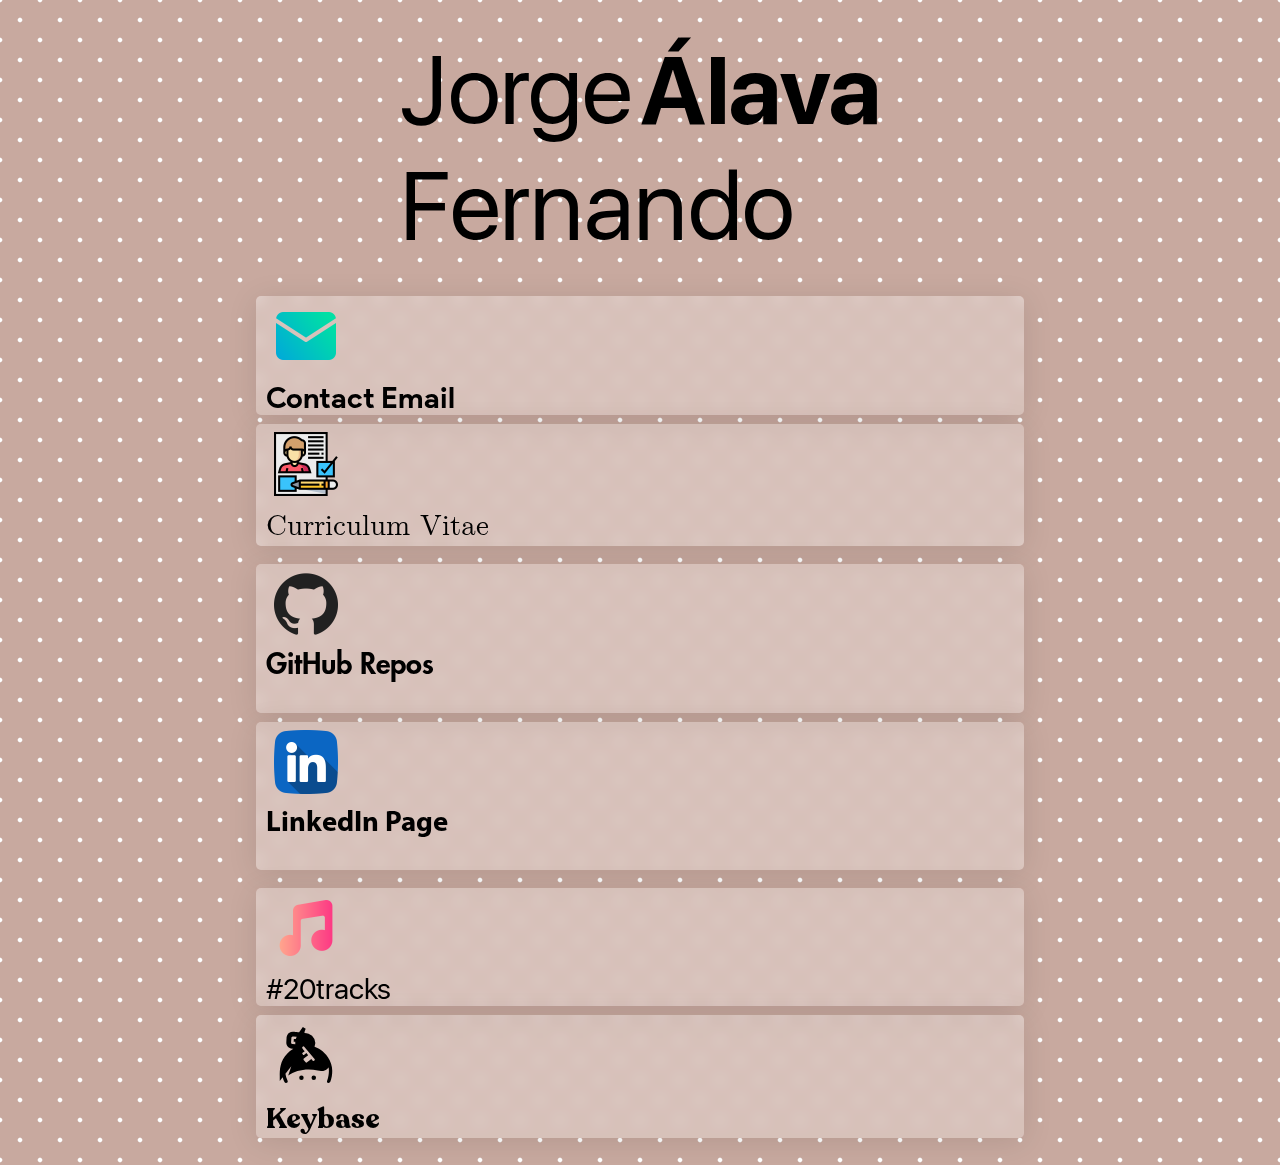
==== commit 65e9f7be: "v0.4b" ====
--- a/index.html
+++ b/index.html
@@ -59,7 +59,7 @@
         <div class="textalign-left margin-bottom-2vh margin-top-2vh">
             <div id="email-button" class="buttons-flex display-inlineblock main-menu-button glassbox-25 cursor-pointer borderradius-8px hover-decoration" onclick="toggleAuthorDetails()">
                 <div class="display-inlineblock">
-                    <img src="static/icons/protonmail.svg" class="buttons-main-icon">
+                    <img src="static/icons/closed-envelope.png" class="buttons-main-icon">
                 </div>
                 <div class="textalign-center display-inlineblock verticalalign-35px">
                     <span class="productsans-bold fs-2dot5em black-text">Contact Email</span>
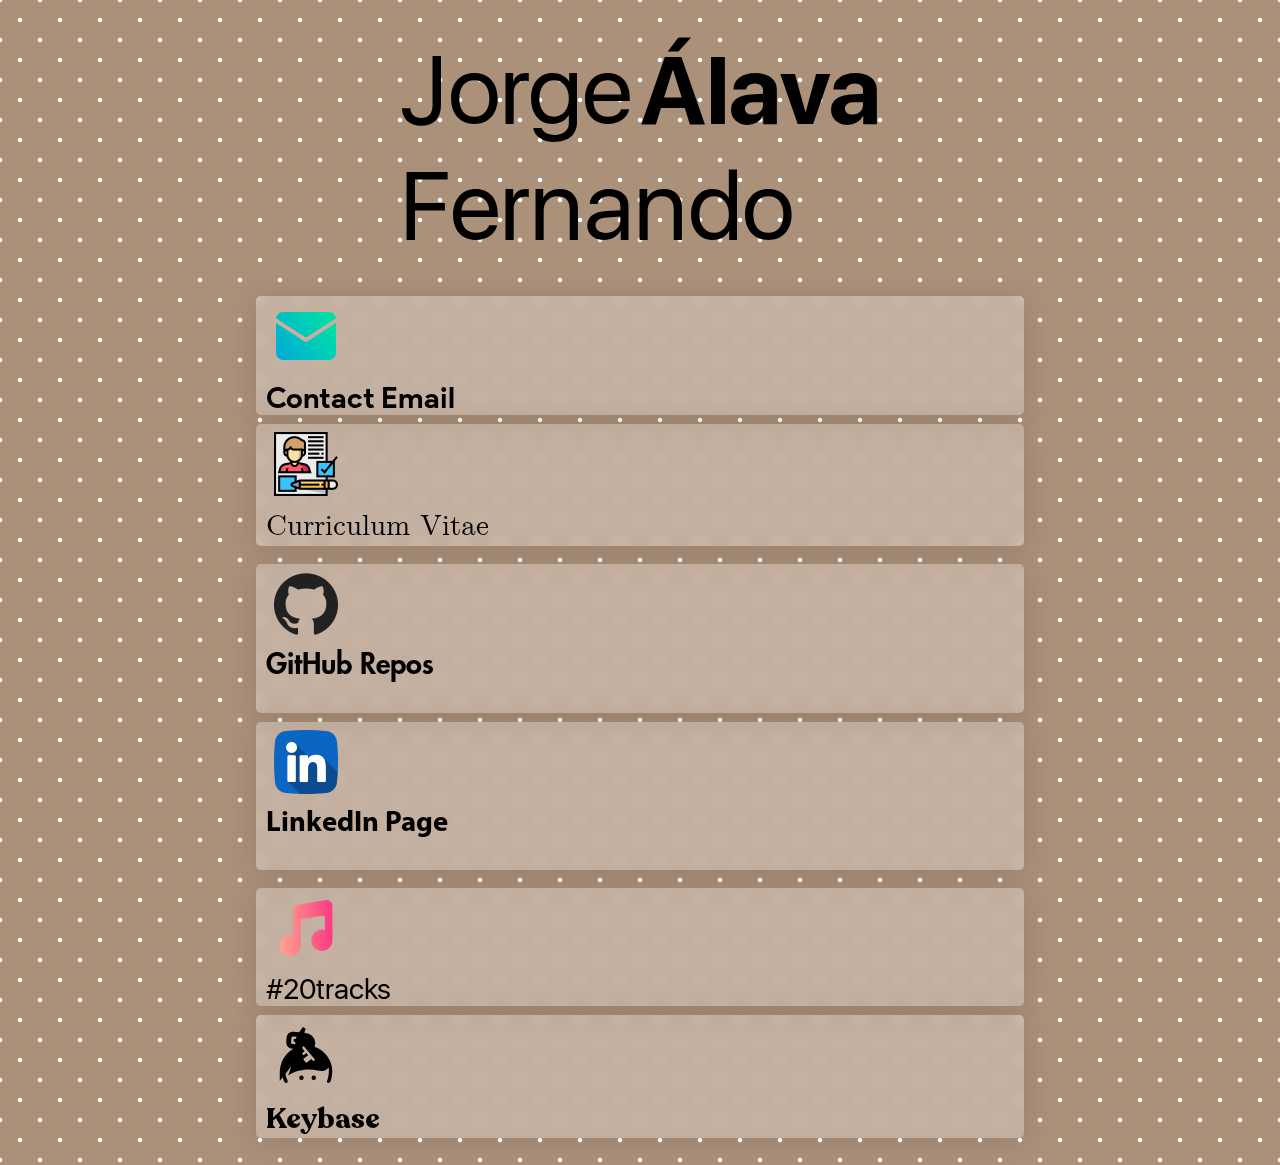
==== commit d497d16c: "v0.4c: added Mastodon verification link" ====
--- a/index.html
+++ b/index.html
@@ -134,6 +134,7 @@
      </div>
     <footer></footer>
     </body>
+    <a rel="me" href="https://todon.eu/@jfalava"></a>
     <!-- Scripts -->
     <script src="static/scripts/polkadot.js"></script>
     <script src="static/scripts/turnstile/turnstile-contactinfo.js"></script>
